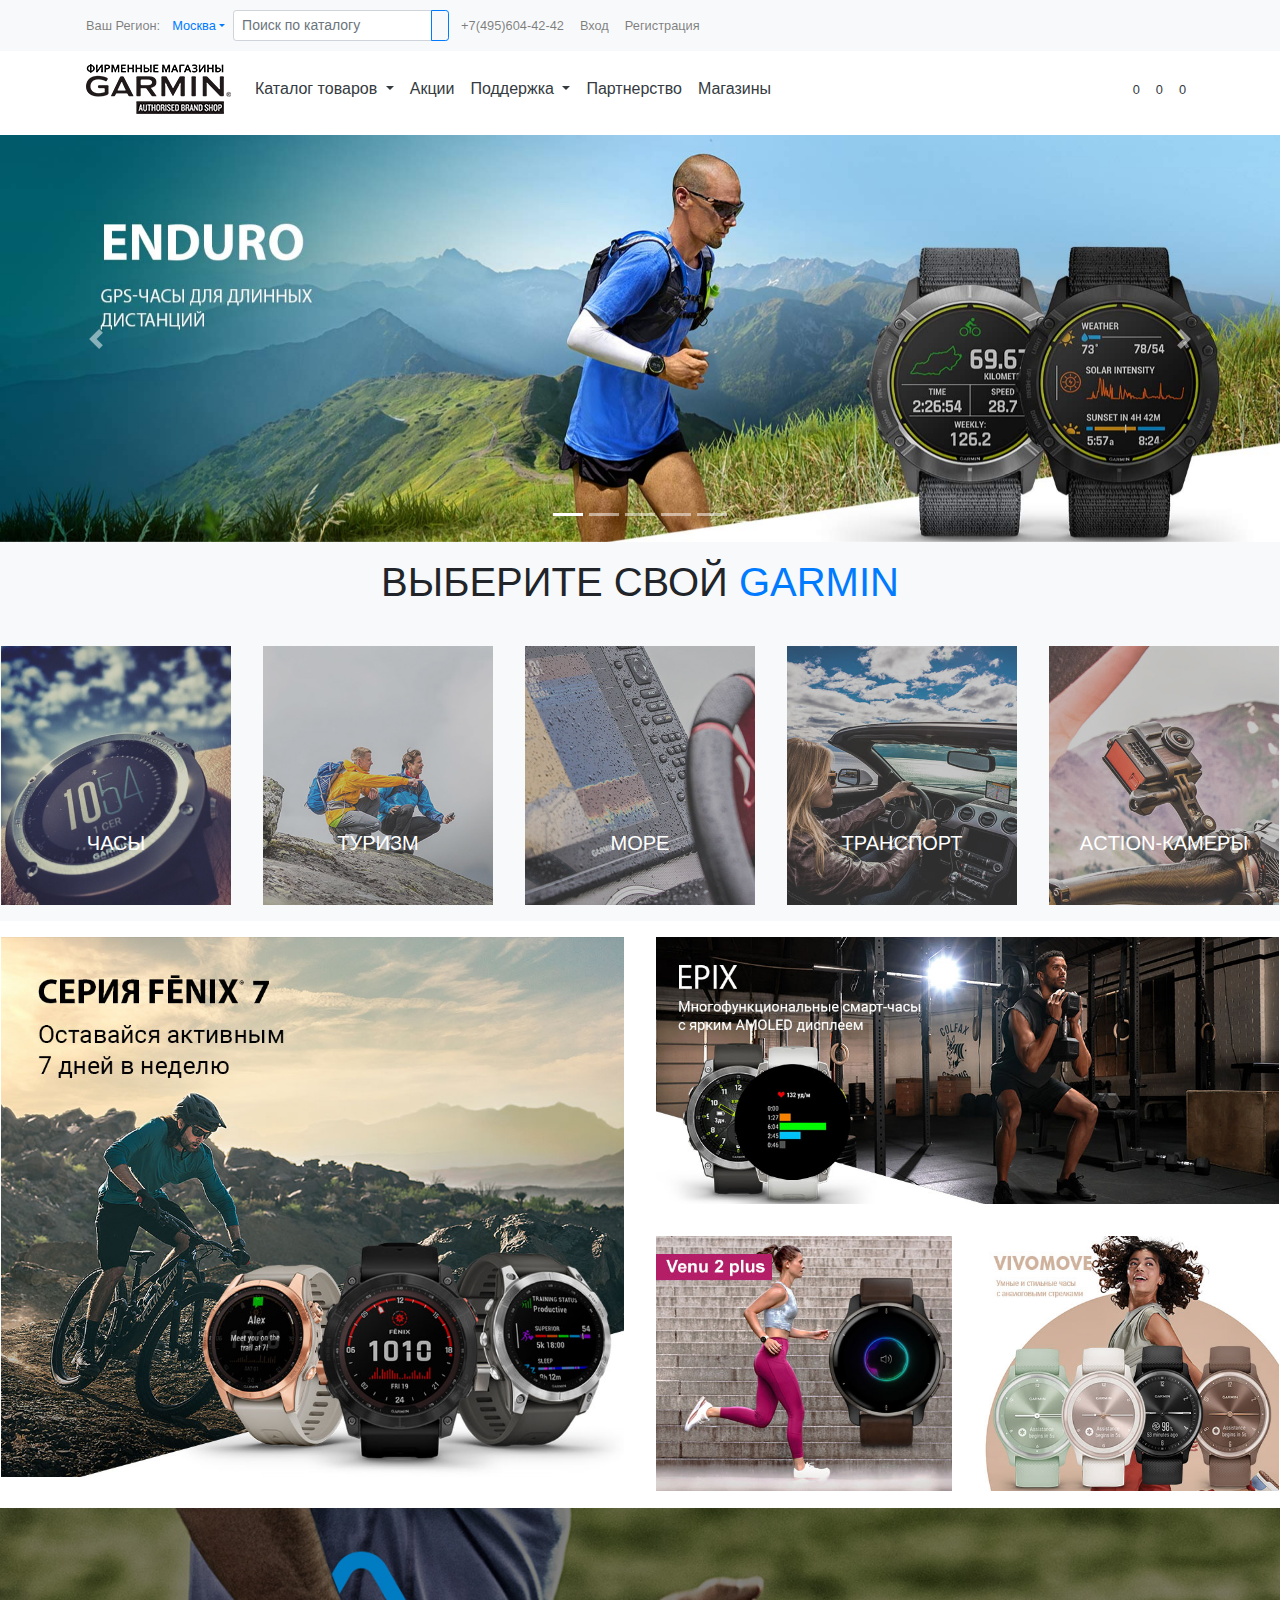
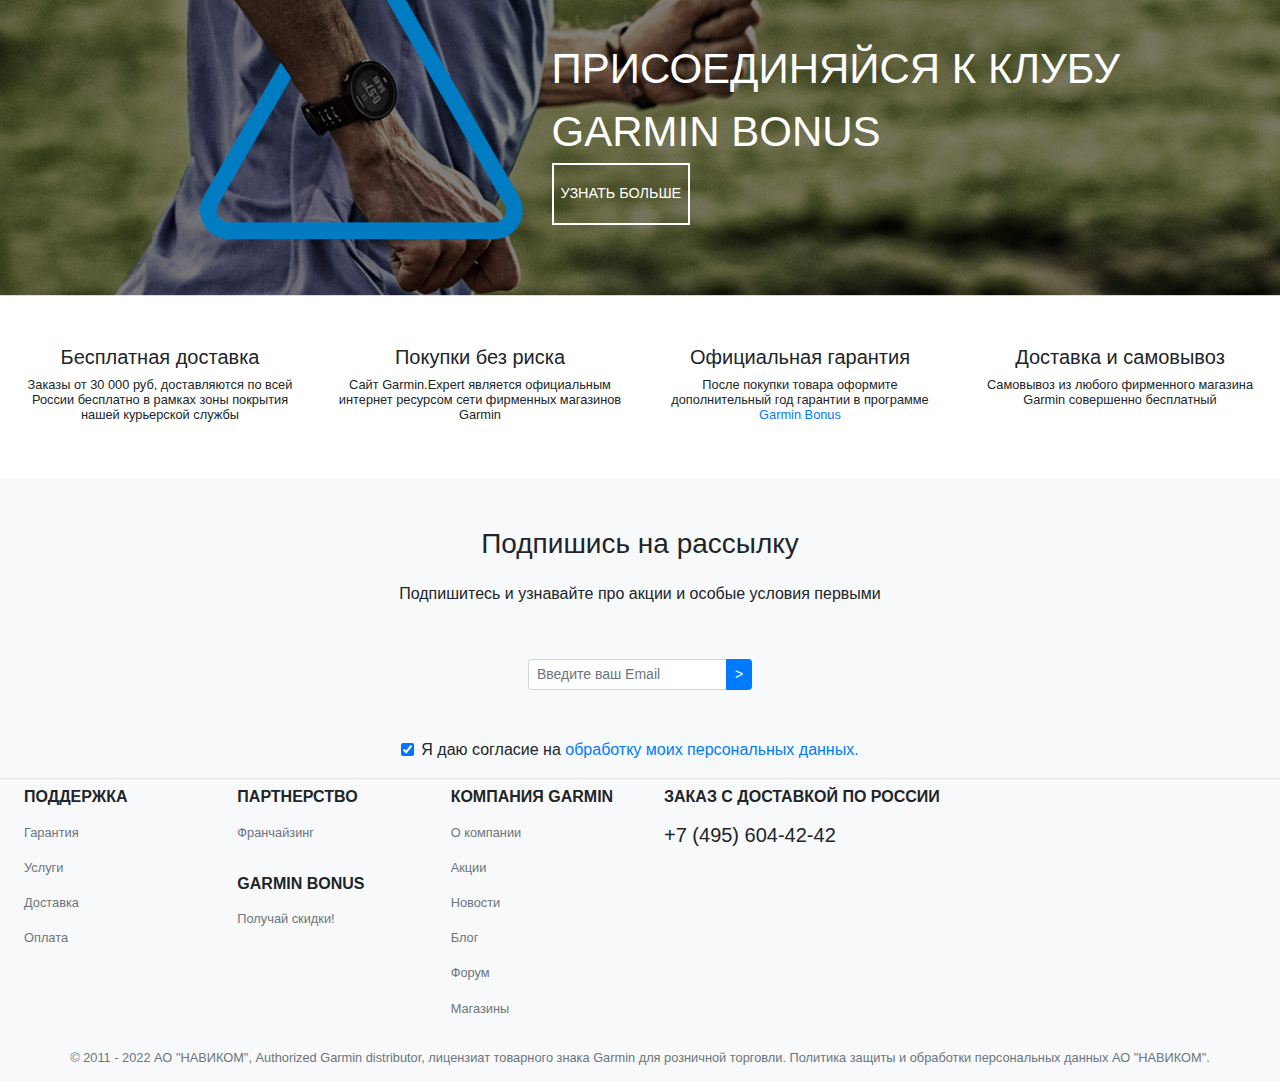
==== src/index.html @ a70e9275 "p2 p3 исправление" ====
<!DOCTYPE html>
<html lang="ru">


<head>
  <title>Официальный сайт GARMIN(Гармин) в Москве и России на русском языке</title>
  <meta charset="utf-8">
  <meta name="viewport" content="width=device-width, initial-scale=1">
  <link rel="stylesheet" href="https://use.fontawesome.com/releases/v5.7.0/css/all.css"
    integrity="sha384-lZN37f5QGtY3VHgisS14W3ExzMWZxybE1SJSEsQp9S+oqd12jhcu+A56Ebc1zFSJ" crossorigin="anonymous">
  <link rel="stylesheet" href="https://maxcdn.bootstrapcdn.com/bootstrap/4.1.3/css/bootstrap.min.css">
  <script src="https://cdn.jsdelivr.net/npm/jquery@3.5.1/dist/jquery.slim.min.js"
    integrity="sha384-DfXdz2htPH0lsSSs5nCTpuj/zy4C+OGpamoFVy38MVBnE+IbbVYUew+OrCXaRkfj"
    crossorigin="anonymous"></script>
  <script src="https://cdn.jsdelivr.net/npm/popper.js@1.16.1/dist/umd/popper.min.js"
    integrity="sha384-9/reFTGAW83EW2RDu2S0VKaIzap3H66lZH81PoYlFhbGU+6BZp6G7niu735Sk7lN"
    crossorigin="anonymous"></script>
  <script src="https://cdn.jsdelivr.net/npm/bootstrap@4.6.1/dist/js/bootstrap.min.js"
    integrity="sha384-VHvPCCyXqtD5DqJeNxl2dtTyhF78xXNXdkwX1CZeRusQfRKp+tA7hAShOK/B/fQ2"
    crossorigin="anonymous"></script>
    <link rel="stylesheet" href="style.css">
</head>

<body>
  <div class="bg-light">
    <div class="navbar nav navbar-light navbar-expand-sm container small">
      <div class="navbar-text text-nowrap">
        Ваш Регион:
      </div>
      <ul class="navbar-nav flex-grow-1 ml-1">
        <li class="nav-item dropdown">
          <a class="nav-link dropdown-toggle text-primary" href="#" id="dropdown-region" data-toggle="dropdown"
            aria-haspopup="true" aria-expanded="false">Москва</a>
          <div class="dropdown-menu" aria-labelledby="dropdown-region" style="z-index:1021;">
            <div class="dropdown-item"><input class="form-control form-control-sm" type="text" placeholder=""></div>
            <a class="dropdown-item" href="#">Link</a>
            <a class="dropdown-item" href="#">Link</a>
            <a class="dropdown-item" href="#">Link</a>
            <a class="dropdown-item" href="#">Link</a>
            <a class="dropdown-item" href="#">Link</a>
            <a class="dropdown-item" href="#">Link</a>
            <a class="dropdown-item" href="#">Link</a>
            <a class="dropdown-item" href="#">Link</a>
            <a class="dropdown-item" href="#">Link</a>
            <a class="dropdown-item" href="#">Link</a>
            <a class="dropdown-item" href="#">Link</a>
            <a class="dropdown-item" href="#">Link</a>
          </div>
        </li>
      </ul>
      <form class="form-inline flex-grow-1">
        <div class="input-group input-group-sm">
          <input class="form-control" type="search" placeholder="Поиск по каталогу" aria-label="Search">
          <div class="input-group-append">
            <button class="btn btn-outline-primary" type="submit"><i class="fa fa-search"></i></button>
          </div>
        </div>
      </form>
      <ul class="navbar-nav justify-content-between flex-grow-1 ml-1">
        <li class="navbar-item">
          <a href="tel:+74956044242" class="nav-link">+7(495)604-42-42</a>
        </li>
        <li class="navbar-item d-none d-md-block">
          <a href="#" class="nav-link">Вход</a>
        </li>
        <li class="navbar-item  d-none d-md-block">
          <a href="#" class="nav-link">Регистрация</a>
        </li>
      </ul>
    </div>
  </div>


  <div class="mb-2 sticky-top bg-white shadow-sm ">
    <nav class="navbar navbar-expand-lg container justify-content-between navbar-light">
      <a class="navbar-brand flex-grow-1" href="#">
        <img src="images/logo.jpg.png" alt="logo">
      </a>
      <div class="collapse navbar-collapse" id="collapsibleNavbar">
        <ul class="navbar-nav nav">
          <li class="nav-item dropdown">
            <a class="nav-link dropdown-toggle text-dark" href="#" id="navbarDropdown" data-toggle="dropdown"
              aria-expanded="true">
              Каталог товаров
            </a>
            <div class="dropdown-menu">
              <a class="dropdown-item" href="#">Умные часы и браслеты</a>
              <a class="dropdown-item" href="#">Туризм</a>
              <a class="dropdown-item" href="#">Эхолоты и Картплоттеры</a>
              <a class="dropdown-item" href="#">Транспорт</a>

            </div>
          </li>
          <li class="nav-item">
            <a class="nav-link text-dark" href="#">Акции</a>
          </li>
          <li class="nav-item dropdown">
            <a class="nav-link dropdown-toggle text-dark" href="#" id="navbardrop" data-toggle="dropdown"
              aria-expanded="false">
              Поддержка
            </a>
            <div class="dropdown-menu">
              <a class="dropdown-item" href="#">Гарантия</a>
              <a class="dropdown-item" href="#">Услуги</a>
              <a class="dropdown-item" href="#">Доставка</a>
              <a class="dropdown-item" href="#">Оплата</a>
              <a class="dropdown-item" href="#">Форум</a>
            </div>
          </li>
          <li class="nav-item">
            <a class="nav-link text-dark" href="#">Партнерство</a>
          </li>
          <li class="nav-item">
            <a class="nav-link text-dark" href="#">Магазины</a>
          </li>
        </ul>
      </div>
      <div class="navbar-expand">
        <ul class="navbar-nav flex-row">
          <li class="nav-item">
            <a class="nav-link text-dark" href="#">
              <i class="fas fa-shopping-cart"></i>
              <span class="small">0</span>
            </a>
          </li>
          <li class="nav-item">
            <a class="nav-link text-dark" href="#">
              <i class="fas fa-heart"></i>
              <span class="small">0</span>
            </a>
          </li>
          <li class="nav-item">
            <a class="nav-link text-dark" href="#">
              <i class="fas fa-chart-bar"></i>
              <span class="small">0</span>
            </a>
          </li>
        </ul>
      </div>
      <button class="navbar-toggler text-dark" type="button" data-toggle="collapse" data-target="#collapsibleNavbar">
        <span class="navbar-toggler-icon"></span>
      </button>


    </nav>
  </div>

  <div id="carouselExampleIndicators" class="carousel slide" data-ride="carousel">
    <ol class="carousel-indicators">
      <li data-target="#carouselExampleIndicators" data-slide-to="0" class="active"></li>
      <li data-target="#carouselExampleIndicators" data-slide-to="1"></li>
      <li data-target="#carouselExampleIndicators" data-slide-to="2"></li>
      <li data-target="#carouselExampleIndicators" data-slide-to="3"></li>
      <li data-target="#carouselExampleIndicators" data-slide-to="4"></li>
    </ol>
    <div class="carousel-inner">
      <div class="carousel-item active">
        <img class="d-block w-100" src="images/first.jpg" alt="First slide">
      </div>
      <div class="carousel-item">
        <img class="d-block w-100" src="images/second.jpg" alt="Second slide">
      </div>
      <div class="carousel-item">
        <img class="d-block w-100" src="images/third.jpg" alt="Third slide">
      </div>
      <div class="carousel-item">
        <img class="d-block w-100" src="images/fourth.jpg" alt="Third slide">
      </div>
      <div class="carousel-item">
        <img class="d-block w-100" src="images/fifth.jpg" alt="Third slide">
      </div>
    </div>
    <a class="carousel-control-prev" href="#carouselExampleIndicators" role="button" data-slide="prev">
      <span class="carousel-control-prev-icon" aria-hidden="true"></span>
      <span class="sr-only">Previous</span>
    </a>
    <a class="carousel-control-next" href="#carouselExampleIndicators" role="button" data-slide="next">
      <span class="carousel-control-next-icon" aria-hidden="true"></span>
      <span class="sr-only">Next</span>
    </a>
  </div>
  <div class="container-fluid mx-auto text-center py-3 bg-light">
    <h1>ВЫБЕРИТЕ СВОЙ <span class="text-primary">GARMIN</span></h1>
  </div>

  </div>
  <div class="row bg-light">
    <div class="col-6 col-sm-4 col-md py-3 px-3 images-first">
      <a href="#">
        <div class="h5 text-uppercase">часы</div>
        <img class="img-fluid bg-fon" src="images/watch.jpg" alt="Часы">
      </a>
    </div>
    <div class="col-6 col-sm-4 col-md py-3 px-3 images-first">
      <a href="#">
        <div class="h5 text-uppercase">туризм</div>
        <img class="img-fluid" src="images/tourism.jpg" alt="Туризм">
      </a>
    </div>
    <div class="col-6 col-sm-4 col-md py-3 px-3 images-first">
      <a href="#">
        <div class="h5 text-uppercase">море</div>
        <img class="img-fluid" src="images/sea.jpg" alt="Море">
      </a>
    </div>
    <div class="col-6 col-sm-4 col-md py-3 px-3 images-first">
      <a href="#">
        <div class="h5 text-uppercase">Транспорт</div>
        <img class="img-fluid" src="images/transport.jpg" alt="Транспорт">
      </a>
    </div>
    <div class="col-6 col-sm-4 col-md py-3 px-3 images-first">
      <a href="#">
        <div class="h5 text-uppercase">action-камеры</div>
        <img class="img-fluid" src="images/camera.jpg" alt="Туризм">
      </a>
    </div>
  </div>
  <div class="row">
    <div class="col-md-6 col-sm-12 col-12 p-3 images">
      <a href="">
        <div class="test">
        <img class="img-fluid h-100 w-100" src="images/1.jpg" alt="Серия FENIX-7">
        </div>
      </a>
    </div>
    <div class="col-md-6 col-sm-12 col-12">
      <div class="row">
        <div class="col-md-12 col-sm-12 col-12 p-3 images">
          <a href="">
            <div class="test">
            <img class="img-fluid h-100 w-100" src="images/2.jpg" alt="EPIX">
            </div>
          </a>
        </div>
        <div class="col-md-6 col-sm-6 col-12 p-3 images">
          <a href="">
            <div class="test">
            <img class="img-fluid w-100 h-100" src="images/4.jpg" alt="Venu-2-plus">
            </div>
          </a>
        </div>
        <div class="col-md-6 col-sm-6 col-12 p-3 images">
          <a href="">
            <div class="test">
            <img class="img-fluid w-100 h-100" src="images/3.jpg" alt="VivoMove">
            </div>
          </a>
        </div>
      </div>
    </div>
  </div>

  <div class="position-relative">
    <div class="banner text-left text-white">ПРИСОЕДИНЯЙСЯ К КЛУБУ
      <br>
      <b>GARMIN BONUS</b>
      <br>
      <div type="button" class="knopka btn text-center">УЗНАТЬ
        БОЛЬШЕ
      </div>
    </div>
    <img class="d-block w-100" src="images/banner.jpg" alt="Туризм">
  </div>

  <div class="row  mx-auto justify-content-center">
    <div class="col-12 col-sm-6 col-md-3 text-center py-5"><i class="fas fa-3x fa-box text-secondary my-3"></i>
      <h5>Бесплатная доставка</h5>
      <p class="h1 small">Заказы от 30 000 руб, доставляются
        по всей России бесплатно в рамках зоны
        покрытия нашей курьерской службы</p>
    </div>
    <div class="col-12 col-sm-6 col-md-3 text-center py-5"><i class="fa fa-3x fa-check-square text-secondary my-3"></i>
      <h5>Покупки без риска</h5>
      <p class="h1 small">Сайт Garmin.Expert является
        официальным интернет ресурсом
        сети фирменных магазинов Garmin</p>
    </div>
    <div class="col-12 col-sm-6 col-md-3 text-center py-5"><i class="far fa-3x fa-address-card text-secondary my-3"></i>
      <h5>Официальная гарантия</h5>
      <p class="h1 small">После покупки товара оформите
        дополнительный год гарантии
        в программе <a href="">Garmin Bonus</a></p>
    </div>
    <div class="col-12 col-sm-6 col-md-3 text-center py-5"><i
        class="fas fa-3x fa-shipping-fast text-secondary my-3"></i>
      <h5>Доставка и самовывоз</h5>
      <p class="h1 small">Самовывоз из любого
        фирменного магазина Garmin
        совершенно бесплатный</p>
    </div>
  </div>





  <div class="container-fluid mx-auto text-center border-bottom bg-light">
    <h3 class="pt-5 pb-3">Подпишись на рассылку</h3>
    <p class="h6">Подпишитесь и узнавайте про акции и особые условия первыми</p>
    <div class="row">
      <form class="form-inline mx-auto mb-5 mt-5" action="/action_page.php">
        <div class="input-group input-group-sm">
          <input class="form-control" type="text" placeholder="Введите ваш Email">
          <div class="input-group-append">
            <button class="btn btn-primary" type="submit">></button>
      </form>
    </div>
  </div>
  </div>
  <div class="mb-3">
    <label class="form-check-label" for="check1">
      <input type="checkbox" class="form-check-input" id="check1" name="option1" value="something" checked>Я даю
      согласие на <a href="">обработку моих персональных данных.</a>
  </div>
  </div>

  <footer class="bg-light">

    <div class="row bg-light mx-auto">
      <div class="col-md-2 col-sm-4 col-12 p-2">
        <p class="h6 font-weight-bold px-3">ПОДДЕРЖКА</p>
        <ul class="nav flex-column small">
          <li class="nav-item">
            <a class="text-secondary nav-link" href="">Гарантия</a>
          </li>
          <li class="nav-item">
            <a class="text-secondary nav-link" href="">Услуги</a>
          </li>
          <li class="nav-item">
            <a class="text-secondary nav-link" href="">Доставка</a>
          </li>
          <li class="nav-item">
            <a class="text-secondary nav-link" href="">Оплата</a>
          </li>
        </ul>
      </div>
      <div class="col-md-2 col-sm-4 col-12 p-2">
        <p class="h6 font-weight-bold px-3">ПАРТНЕРСТВО</p>
        <ul class="nav flex-column small">
          <li class="nav-item">
            <a class="text-secondary nav-link mb-4" href="">Франчайзинг</a>
          </li>
        </ul>
        <p class="h6 font-weight-bold px-3">GARMIN BONUS</p>
        <ul class="nav flex-column small">
          <li class="nav-item">
            <a class="text-secondary nav-link" href="">Получай скидки!</a>
          </li>
        </ul>
      </div>
      <div class="col-md-2 col-sm-4 col-12 p-2">
        <p class="h6 font-weight-bold px-3">КОМПАНИЯ GARMIN</p>
        <ul class="nav flex-column small">
          <li class="nav-item">
            <a class="text-secondary nav-link" href="">О компании</a>
          </li>
          <li class="nav-item">
            <a class="text-secondary nav-link" href="">Акции</a>
          </li>
          <li class="nav-item">
            <a class="text-secondary nav-link" href="">Новости</a>
          </li>
          <li class="nav-item">
            <a class="text-secondary nav-link" href="">Блог</a>
          </li>
          <li class="nav-item">
            <a class="text-secondary nav-link" href="">Форум</a>
          </li>
          <li class="nav-item">
            <a class="text-secondary nav-link" href="">Магазины</a>
          </li>
        </ul>
      </div>
      <div class="col-md-4 col-sm-8 col-12 p-2">
        <p class="h6 font-weight-bold px-3">ЗАКАЗ С ДОСТАВКОЙ ПО РОССИИ</p>
        <ul class="nav flex-column small">
          <li class="nav-item">
            <h5 class="nav-link">+7 (495) 604-42-42</h5>
          </li>
        </ul>
      </div>
      <div class="col-md-2 col-sm-4 col-12 p-2">
        <div class="navbar-expand">
          <ul class="navbar-nav flex-row">
            <li class="nav-item">
              <a class="text-secondary mr-4" href=""><i class="fab fa-vk"></i></a>
            </li>
            <li class="nav-item">
              <a class="text-secondary" href=""><i class="fab fa-twitter"></i></a>
            </li>
          </ul>
        </div>
      </div>
    </div>

    <div class="flex-row text-center text-secondary py-3 h1 small">© 2011 - 2022 АО "НАВИКОМ", Authorized Garmin
      distributor, лицензиат товарного
      знака Garmin
      для розничной торговли.
      Политика защиты и обработки персональных данных АО "НАВИКОМ".
    </div>
  </footer>
</body>

</html>
---- src/style.css ----
.test {
    transition: .5s ease-in-out;
}
.images:hover .test {
    overflow: hidden;
    transform: scale(0.9, 0.9);
    transition: .5s ease-in-out;
    
}

.images:hover {
    background: rgba(0, 0, 0, 0.25);
    transition: .5s ease-in-out;
}

.images:hover img {
    transform: scale(1.4, 1.4) rotate(-5deg);
    transition: .5s ease-in-out;
    
}



.banner {
    position: absolute;
    top: 130px;
    right: 160px;
    text-transform: uppercase;
    font-size: 42px;
    font-weight: 300;
    font-family: "Open Sans", sans-serif;
}
@media (max-width: 880px) {
    .banner {
        top: 5px;
        right: 5px;
        font-size: 24px;
    }
}

.knopka {
    position: absolute;
    background-color: transparent;
    display: inline-block;
    margin: 0 0 1rem 0;
    padding: 18px 7px;
    font-size: 0.9rem;
    border: 2px solid;
    border-radius: 0px;
}
.knopka:hover{
    background-color: transparent;
    border-color: #b3b3b3;
    color: #b3b3b3;
}

.images-first div {
    color: #fff;
    position: absolute;
    padding-bottom: 25%;
    text-align: center;
    right: 0;
    left: 0;
    bottom: 0;
    margin: auto;
}
.images-first:hover div {
    padding-bottom: 50%;
    z-index: 2;
    transition: .5s ease-in-out;
     
}
.images-first:hover img {
    filter: brightness(25%);
    z-index: 1;
    transition: .5s ease-in-out;    
}
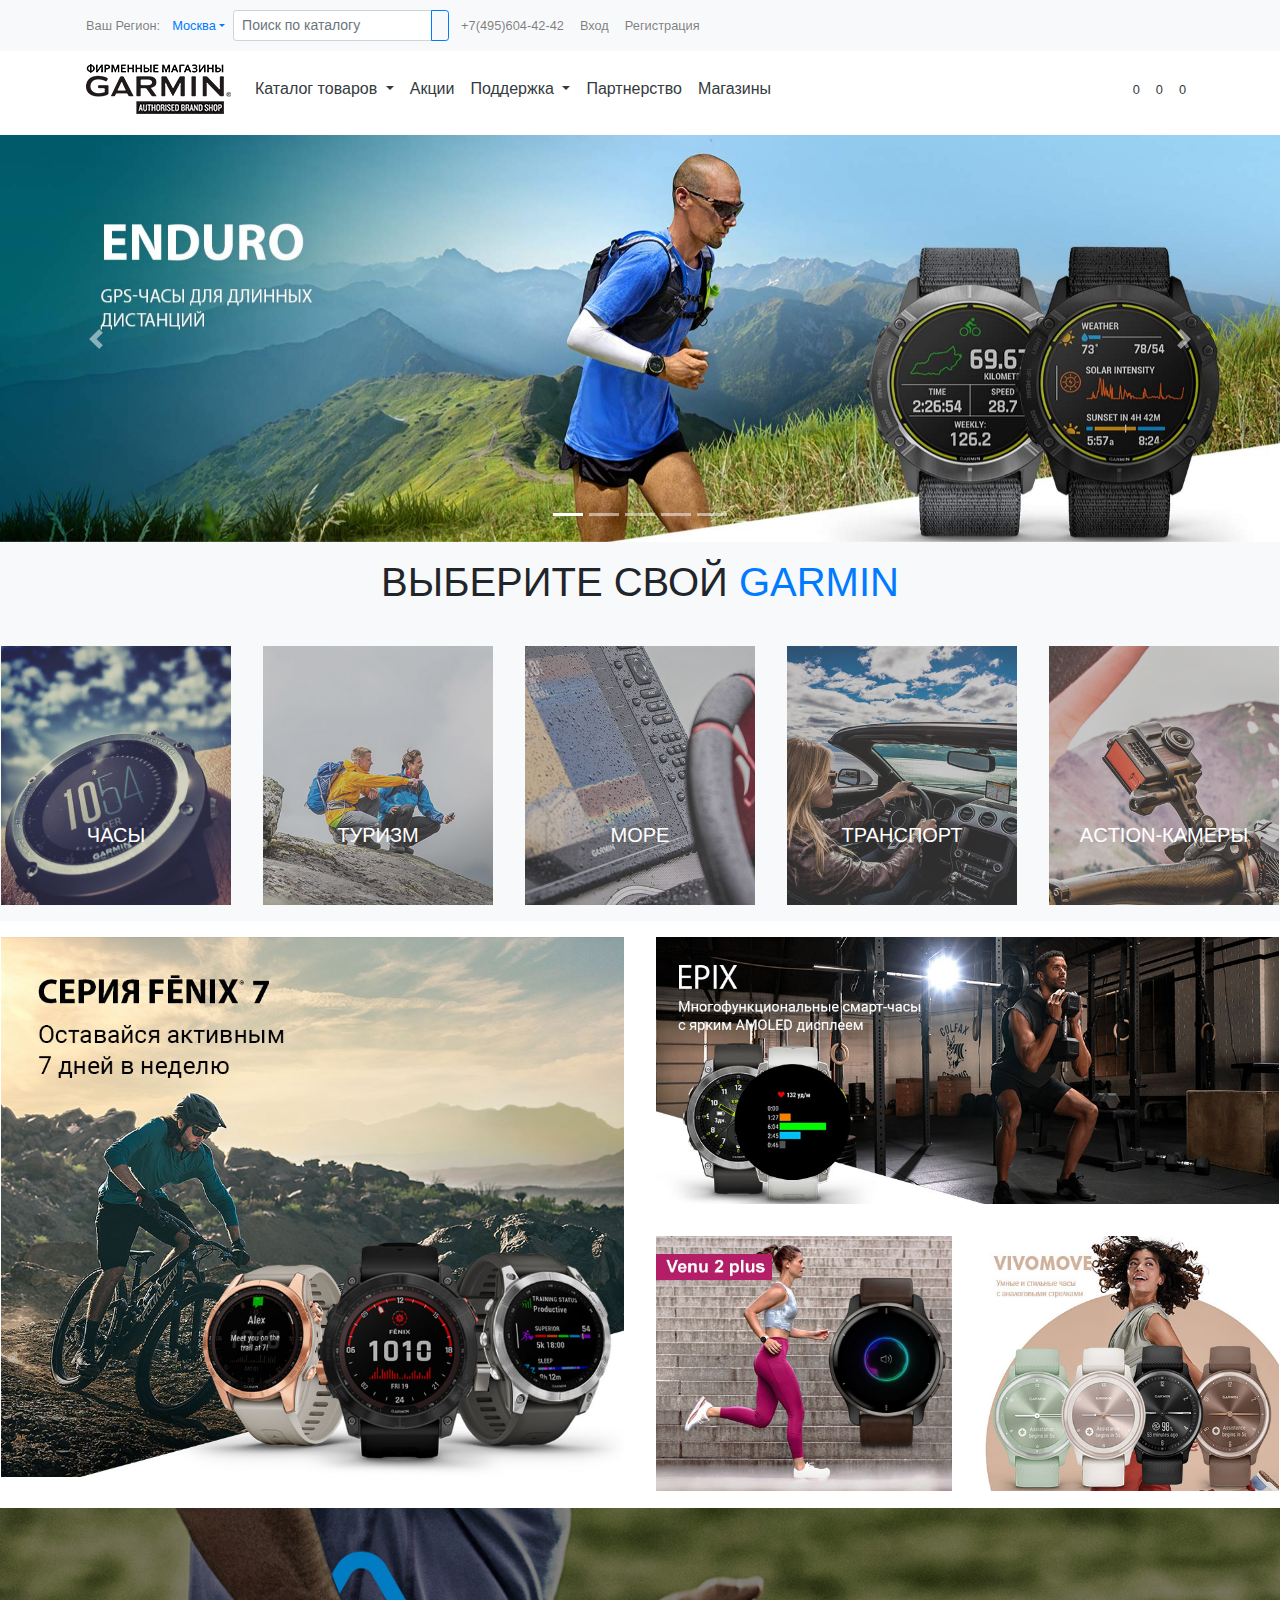
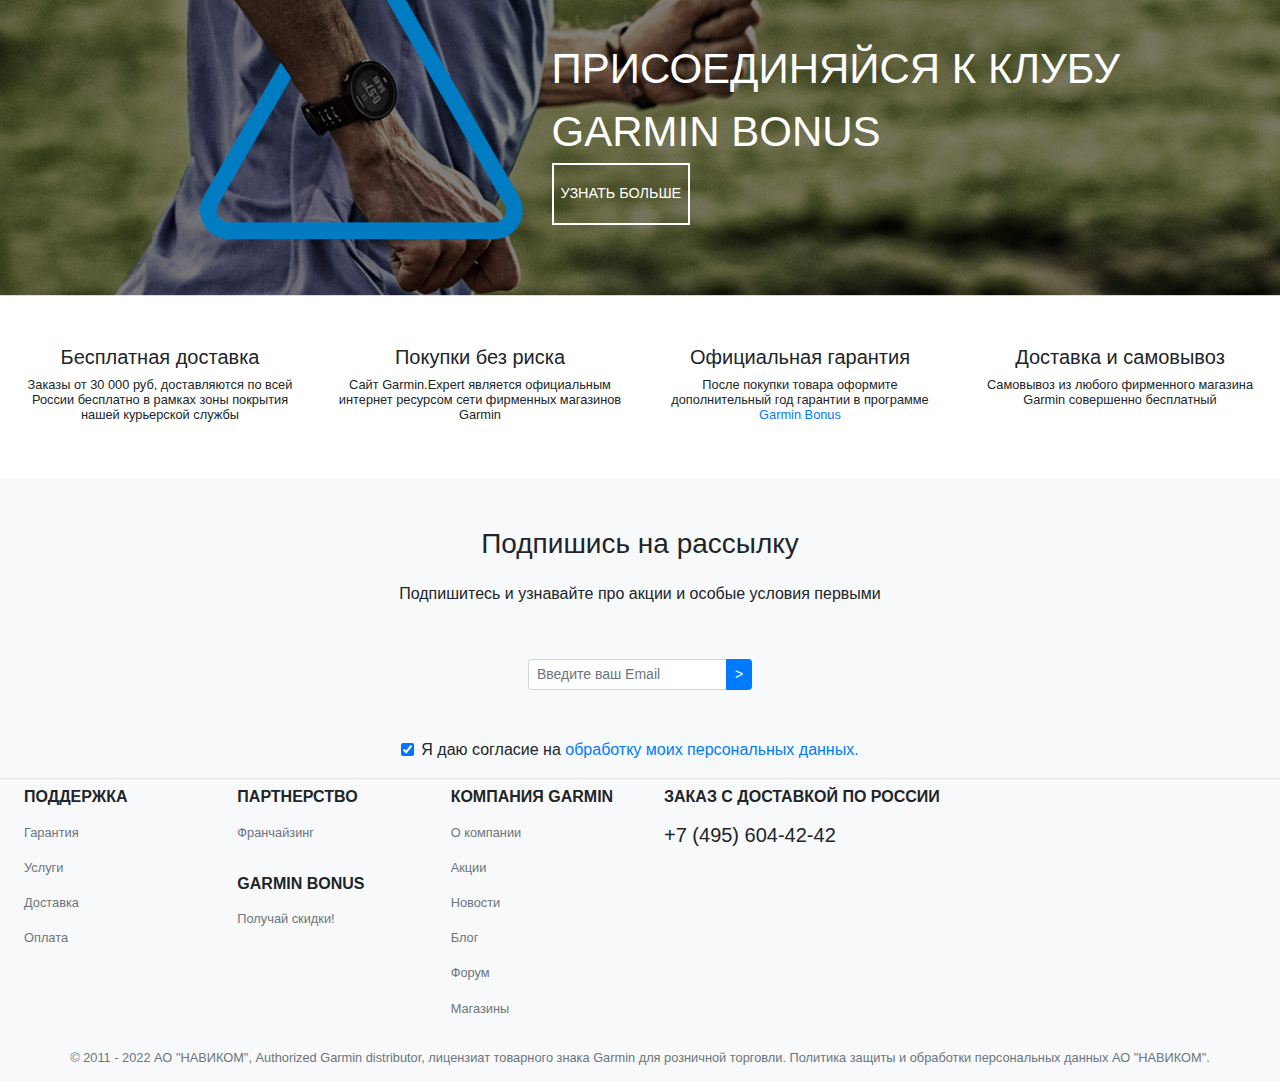
==== commit 6c067fe2: "123" ====
--- a/src/index.html
+++ b/src/index.html
@@ -18,7 +18,7 @@
   <script src="https://cdn.jsdelivr.net/npm/bootstrap@4.6.1/dist/js/bootstrap.min.js"
     integrity="sha384-VHvPCCyXqtD5DqJeNxl2dtTyhF78xXNXdkwX1CZeRusQfRKp+tA7hAShOK/B/fQ2"
     crossorigin="anonymous"></script>
-    <link rel="stylesheet" href="style.css">
+  <link rel="stylesheet" href="style.css">
 </head>
 
 <body>
@@ -156,18 +156,38 @@
     <div class="carousel-inner">
       <div class="carousel-item active">
         <img class="d-block w-100" src="images/first.jpg" alt="First slide">
+        <picture>
+          <source srcset="images/first-sm.jpg" media="(max-width: 480px)">
+          <source srcset="images/first-md.jpg" media="(max-width: 820px)">
+        </picture>
       </div>
       <div class="carousel-item">
         <img class="d-block w-100" src="images/second.jpg" alt="Second slide">
+        <picture>
+          <source srcset="images/second-sm.jpg" media="(max-width: 480px)">
+          <source srcset="images/second-md.jpg" media="(max-width: 820px)">
+        </picture>
       </div>
       <div class="carousel-item">
         <img class="d-block w-100" src="images/third.jpg" alt="Third slide">
+        <picture>
+          <source srcset="images/third-sm.jpg" media="(max-width: 480px)">
+          <source srcset="images/third-md.jpg" media="(max-width: 820px)">
+        </picture>
       </div>
       <div class="carousel-item">
         <img class="d-block w-100" src="images/fourth.jpg" alt="Third slide">
+        <picture>
+          <source srcset="images/fourth-sm.jpg" media="(max-width: 480px)">
+          <source srcset="images/fourth-md.jpg" media="(max-width: 820px)">
+        </picture>
       </div>
       <div class="carousel-item">
         <img class="d-block w-100" src="images/fifth.jpg" alt="Third slide">
+        <picture>
+          <source srcset="images/fifth-sm.jpg" media="(max-width: 480px)">
+          <source srcset="images/fifth-md.jpg" media="(max-width: 820px)">
+        </picture>
       </div>
     </div>
     <a class="carousel-control-prev" href="#carouselExampleIndicators" role="button" data-slide="prev">
@@ -185,42 +205,62 @@
 
   </div>
   <div class="row bg-light">
-    <div class="col-6 col-sm-4 col-md py-3 px-3 images-first">
+    <div class="col-6 col-sm-4 col-md p-3 images-first">
       <a href="#">
-        <div class="h5 text-uppercase">часы</div>
-        <img class="img-fluid bg-fon" src="images/watch.jpg" alt="Часы">
+        <div class="position-relative">
+          <img class="img-fluid" src="images/watch.jpg" alt="Часы">
+          <div class="images-image w-100 h-100 position-absolute">
+            <span class="h5 text-uppercase images-text px-3">часы</span>
       </a>
     </div>
-    <div class="col-6 col-sm-4 col-md py-3 px-3 images-first">
-      <a href="#">
-        <div class="h5 text-uppercase">туризм</div>
+  </div>
+  </div>
+  <div class="col-6 col-sm-4 col-md p-3 images-first">
+    <a href="#">
+      <div class="position-relative">
         <img class="img-fluid" src="images/tourism.jpg" alt="Туризм">
-      </a>
-    </div>
-    <div class="col-6 col-sm-4 col-md py-3 px-3 images-first">
-      <a href="#">
-        <div class="h5 text-uppercase">море</div>
+        <div class="images-image w-100 h-100 position-absolute">
+          <span class="h5 text-uppercase images-text px-3">туризм</span>
+    </a>
+  </div>
+  </div>
+  </div>
+  <div class="col-6 col-sm-4 col-md p-3 images-first">
+    <a href="#">
+      <div class="position-relative">
         <img class="img-fluid" src="images/sea.jpg" alt="Море">
-      </a>
-    </div>
-    <div class="col-6 col-sm-4 col-md py-3 px-3 images-first">
-      <a href="#">
-        <div class="h5 text-uppercase">Транспорт</div>
+        <div class="images-image w-100 h-100 position-absolute">
+          <span class="h5 text-uppercase images-text px-3">море</span>
+    </a>
+  </div>
+  </div>
+  </div>
+  <div class="col-6 col-sm-4 col-md p-3 images-first">
+    <a href="#">
+      <div class="position-relative">
         <img class="img-fluid" src="images/transport.jpg" alt="Транспорт">
-      </a>
-    </div>
-    <div class="col-6 col-sm-4 col-md py-3 px-3 images-first">
-      <a href="#">
-        <div class="h5 text-uppercase">action-камеры</div>
+        <div class="images-image w-100 h-100 position-absolute">
+          <span class="h5 text-uppercase images-text px-3">Транспорт</span>
+    </a>
+  </div>
+  </div>
+  </div>
+  <div class="col-6 col-sm-4 col-md p-3 images-first">
+    <a href="#">
+      <div class="position-relative">
         <img class="img-fluid" src="images/camera.jpg" alt="Туризм">
-      </a>
-    </div>
+        <div class="images-image w-100 h-100 position-absolute">
+          <span class="h5 text-uppercase images-text px-3">action-камеры</span>
+    </a>
+  </div>
+  </div>
+  </div>
   </div>
   <div class="row">
     <div class="col-md-6 col-sm-12 col-12 p-3 images">
       <a href="">
-        <div class="test">
-        <img class="img-fluid h-100 w-100" src="images/1.jpg" alt="Серия FENIX-7">
+        <div>
+          <img class="img-fluid h-100 w-100" src="images/1.jpg" alt="Серия FENIX-7">
         </div>
       </a>
     </div>
@@ -228,22 +268,22 @@
       <div class="row">
         <div class="col-md-12 col-sm-12 col-12 p-3 images">
           <a href="">
-            <div class="test">
-            <img class="img-fluid h-100 w-100" src="images/2.jpg" alt="EPIX">
+            <div>
+              <img class="img-fluid h-100 w-100" src="images/2.jpg" alt="EPIX">
             </div>
           </a>
         </div>
         <div class="col-md-6 col-sm-6 col-12 p-3 images">
           <a href="">
-            <div class="test">
-            <img class="img-fluid w-100 h-100" src="images/4.jpg" alt="Venu-2-plus">
+            <div>
+              <img class="img-fluid w-100 h-100" src="images/4.jpg" alt="Venu-2-plus">
             </div>
           </a>
         </div>
         <div class="col-md-6 col-sm-6 col-12 p-3 images">
           <a href="">
-            <div class="test">
-            <img class="img-fluid w-100 h-100" src="images/3.jpg" alt="VivoMove">
+            <div>
+              <img class="img-fluid w-100 h-100" src="images/3.jpg" alt="VivoMove">
             </div>
           </a>
         </div>
--- a/src/style.css
+++ b/src/style.css
@@ -1,23 +1,21 @@
 
-.test {
+.images div {
     transition: .5s ease-in-out;
+    overflow: hidden;
 }
-.images:hover .test {
-    overflow: hidden;
-    transform: scale(0.9, 0.9);
+.images:hover div {
+    transform: scale(0.9, 0.9); 
+}
+.images img{
     transition: .5s ease-in-out;
-    
 }
 
 .images:hover {
-    background: rgba(0, 0, 0, 0.25);
-    transition: .5s ease-in-out;
+    background: rgba(0, 0, 0, 0.25); 
 }
 
 .images:hover img {
-    transform: scale(1.4, 1.4) rotate(-5deg);
-    transition: .5s ease-in-out;
-    
+    transform: scale(1.4, 1.4) rotate(-5deg);   
 }
 
 
@@ -55,7 +53,7 @@
     color: #b3b3b3;
 }
 
-.images-first div {
+.images-first .images-text {
     color: #fff;
     position: absolute;
     padding-bottom: 25%;
@@ -64,15 +62,22 @@
     left: 0;
     bottom: 0;
     margin: auto;
+    transition: .5s ease-in-out;
+}
+
+.images-first:hover .images-text {
+    padding-bottom: 50%;  
+}
+.images-first img {
+    transition: .5s ease-in-out;    
 }
 .images-first:hover div {
-    padding-bottom: 50%;
-    z-index: 2;
+    background: rgba(0, 0, 0, 0.75);
+}
+.images-image {
+    top: 0;
+    right: 0;
+    left: 0;
+    bottom: 0;
     transition: .5s ease-in-out;
-     
 }
-.images-first:hover img {
-    filter: brightness(25%);
-    z-index: 1;
-    transition: .5s ease-in-out;    
-}